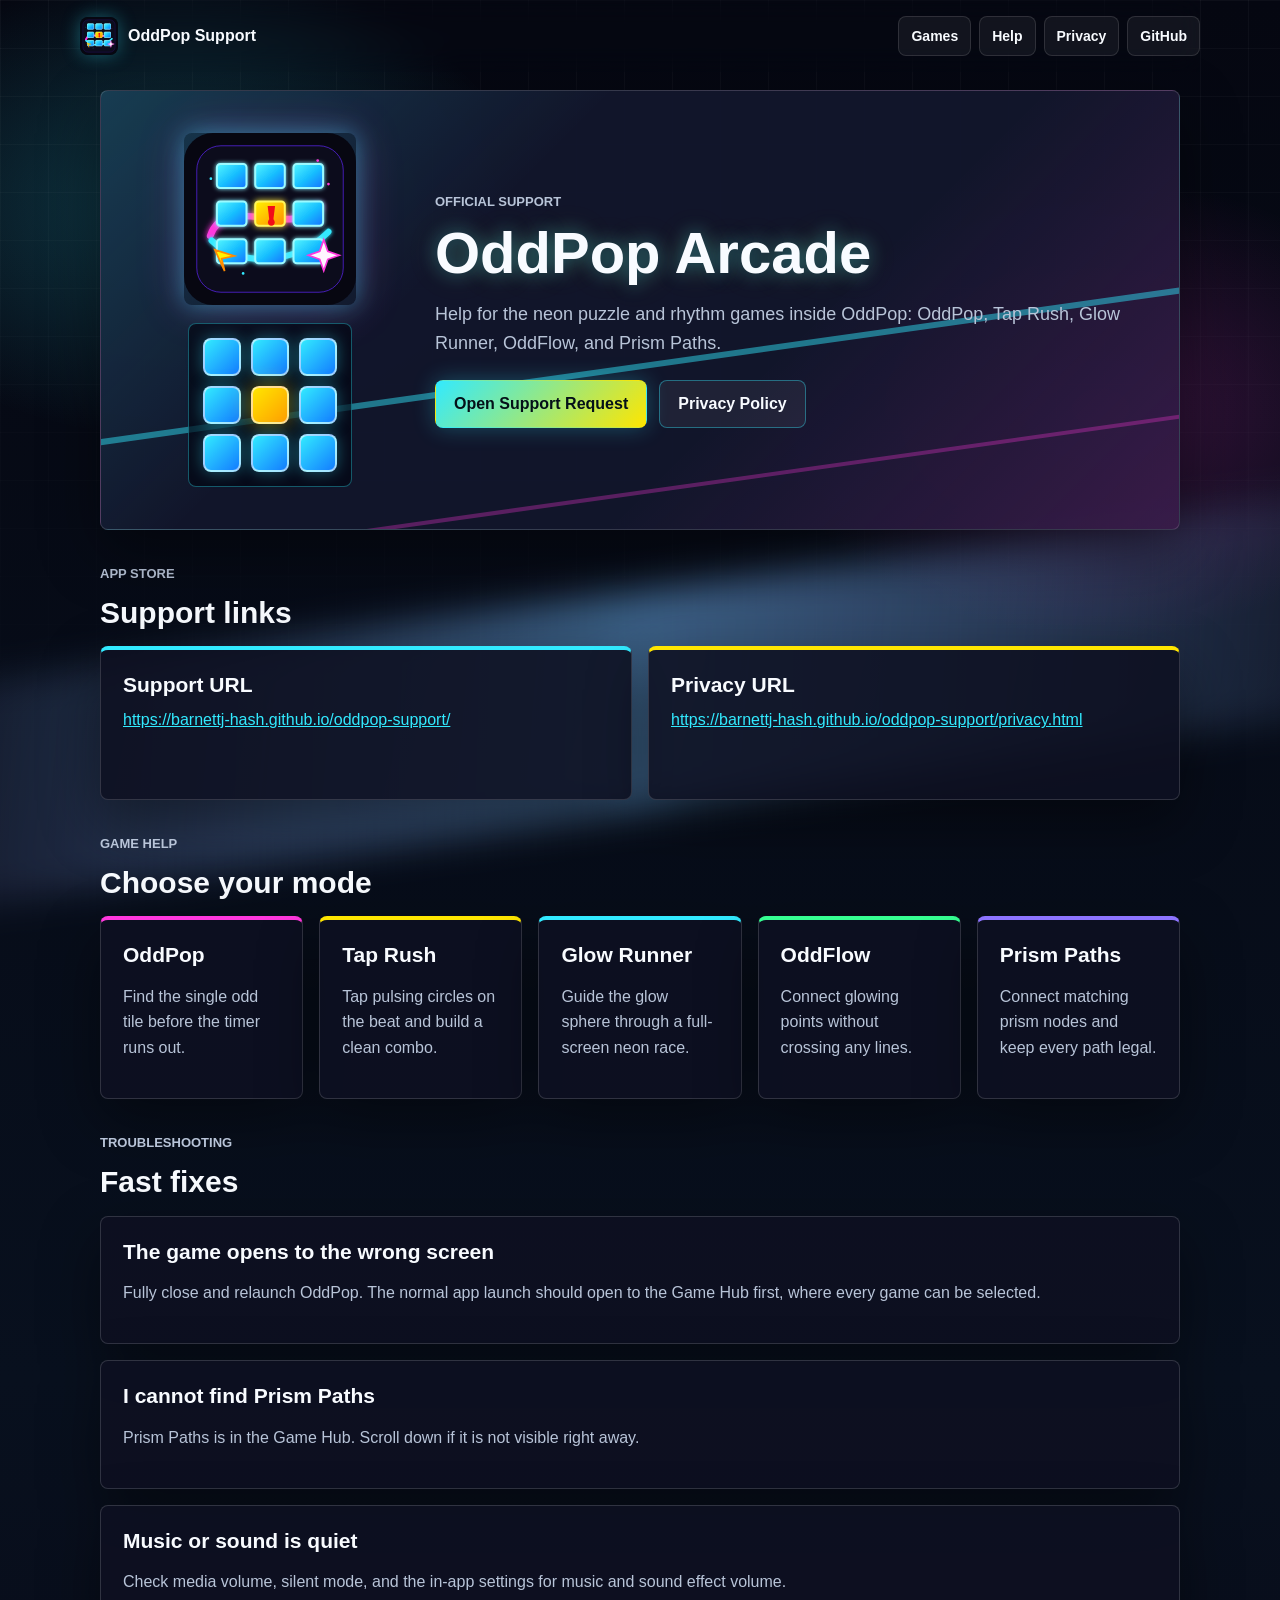
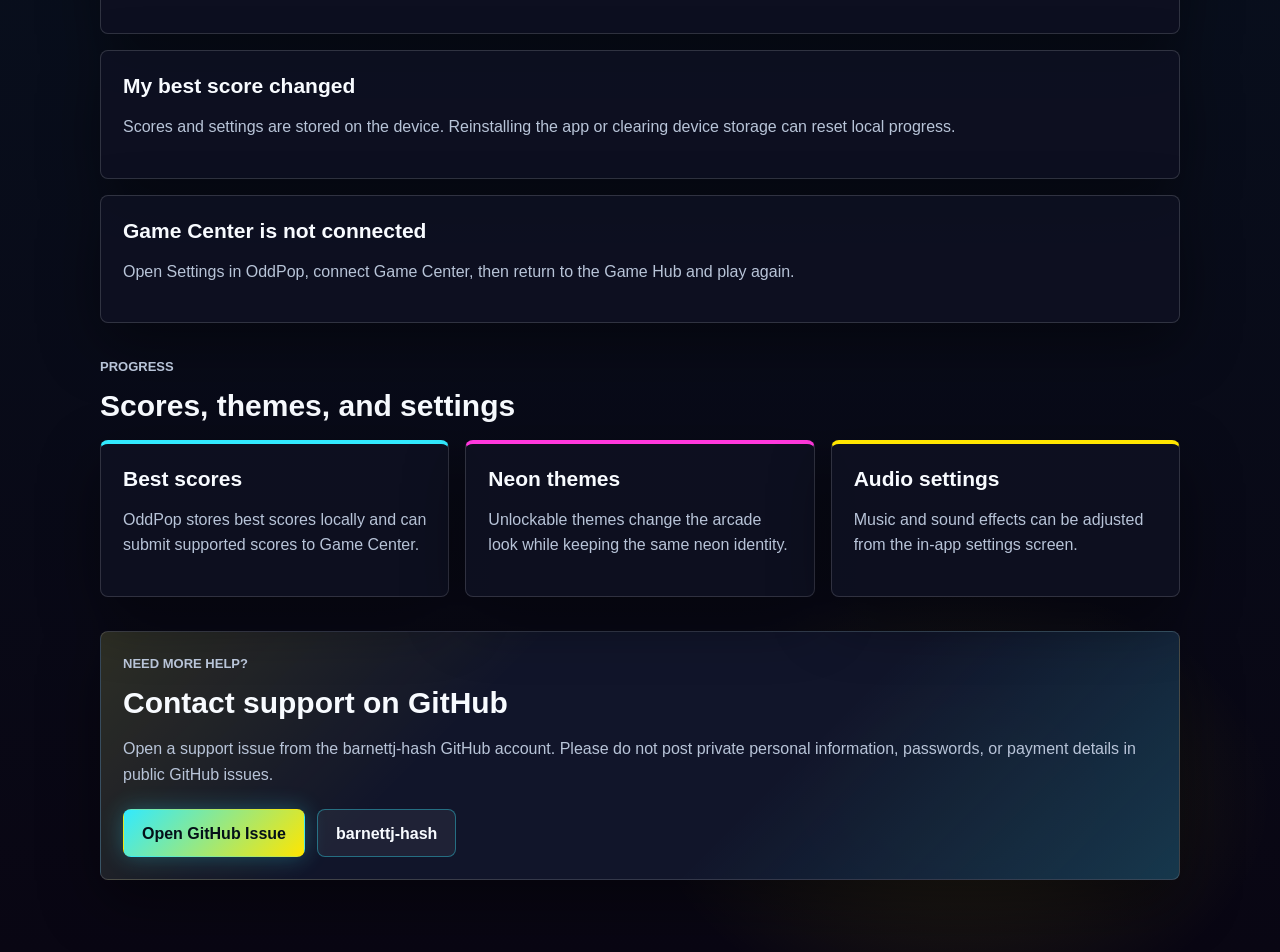
==== index.html @ fb1cc3dd "Publish OddPop support site" ====
<!doctype html>
<html lang="en">
  <head>
    <meta charset="utf-8" />
    <meta name="viewport" content="width=device-width, initial-scale=1" />
    <title>OddPop Support</title>
    <meta
      name="description"
      content="Support for OddPop Arcade, a premium neon mobile game collection with OddPop, Tap Rush, Glow Runner, OddFlow, and Prism Paths."
    />
    <meta name="theme-color" content="#050711" />
    <meta property="og:title" content="OddPop Support" />
    <meta
      property="og:description"
      content="Help, privacy, and troubleshooting for OddPop Arcade."
    />
    <meta property="og:type" content="website" />
    <link rel="icon" href="./oddpop-app-icon.svg" />
    <link rel="stylesheet" href="./support.css" />
  </head>
  <body>
    <header class="topbar" aria-label="OddPop support navigation">
      <a class="brand" href="./index.html" aria-label="OddPop Support home">
        <img src="./oddpop-app-icon.svg" alt="" />
        <span>OddPop Support</span>
      </a>
      <nav>
        <a href="#games">Games</a>
        <a href="#help">Help</a>
        <a href="./privacy.html">Privacy</a>
        <a href="https://github.com/barnettj-hash">GitHub</a>
      </nav>
    </header>

    <main class="site-shell">
      <section class="hero" aria-labelledby="support-title">
        <div class="hero-art" aria-hidden="true">
          <img class="app-icon" src="./oddpop-app-icon.svg" alt="" />
          <div class="mini-board">
            <span></span>
            <span></span>
            <span></span>
            <span></span>
            <span class="odd"></span>
            <span></span>
            <span></span>
            <span></span>
            <span></span>
          </div>
        </div>
        <div class="hero-copy">
          <p class="eyebrow">Official Support</p>
          <h1 id="support-title">OddPop Arcade</h1>
          <p class="lead">
            Help for the neon puzzle and rhythm games inside OddPop: OddPop,
            Tap Rush, Glow Runner, OddFlow, and Prism Paths.
          </p>
          <div class="actions">
            <a
              class="button primary"
              href="https://github.com/barnettj-hash/oddpop-support/issues/new?title=OddPop%20Support%20Request"
            >
              Open Support Request
            </a>
            <a class="button secondary" href="./privacy.html">Privacy Policy</a>
          </div>
        </div>
      </section>

      <section class="section quick-links" aria-labelledby="links-title">
        <div class="section-heading">
          <p class="eyebrow">App Store</p>
          <h2 id="links-title">Support links</h2>
        </div>
        <div class="grid two">
          <article class="card cyan">
            <h3>Support URL</h3>
            <p class="link-block">
              <a href="https://barnettj-hash.github.io/oddpop-support/">
                https://barnettj-hash.github.io/oddpop-support/
              </a>
            </p>
          </article>
          <article class="card yellow">
            <h3>Privacy URL</h3>
            <p class="link-block">
              <a href="https://barnettj-hash.github.io/oddpop-support/privacy.html">
                https://barnettj-hash.github.io/oddpop-support/privacy.html
              </a>
            </p>
          </article>
        </div>
      </section>

      <section class="section" id="games" aria-labelledby="games-title">
        <div class="section-heading">
          <p class="eyebrow">Game Help</p>
          <h2 id="games-title">Choose your mode</h2>
        </div>
        <div class="grid games-grid">
          <article class="card magenta">
            <h3>OddPop</h3>
            <p>Find the single odd tile before the timer runs out.</p>
          </article>
          <article class="card yellow">
            <h3>Tap Rush</h3>
            <p>Tap pulsing circles on the beat and build a clean combo.</p>
          </article>
          <article class="card cyan">
            <h3>Glow Runner</h3>
            <p>Guide the glow sphere through a full-screen neon race.</p>
          </article>
          <article class="card green">
            <h3>OddFlow</h3>
            <p>Connect glowing points without crossing any lines.</p>
          </article>
          <article class="card violet">
            <h3>Prism Paths</h3>
            <p>Connect matching prism nodes and keep every path legal.</p>
          </article>
        </div>
      </section>

      <section class="section" id="help" aria-labelledby="help-title">
        <div class="section-heading">
          <p class="eyebrow">Troubleshooting</p>
          <h2 id="help-title">Fast fixes</h2>
        </div>
        <div class="list">
          <article class="panel">
            <h3>The game opens to the wrong screen</h3>
            <p>
              Fully close and relaunch OddPop. The normal app launch should open
              to the Game Hub first, where every game can be selected.
            </p>
          </article>
          <article class="panel">
            <h3>I cannot find Prism Paths</h3>
            <p>
              Prism Paths is in the Game Hub. Scroll down if it is not visible
              right away.
            </p>
          </article>
          <article class="panel">
            <h3>Music or sound is quiet</h3>
            <p>
              Check media volume, silent mode, and the in-app settings for music
              and sound effect volume.
            </p>
          </article>
          <article class="panel">
            <h3>My best score changed</h3>
            <p>
              Scores and settings are stored on the device. Reinstalling the app
              or clearing device storage can reset local progress.
            </p>
          </article>
          <article class="panel">
            <h3>Game Center is not connected</h3>
            <p>
              Open Settings in OddPop, connect Game Center, then return to the
              Game Hub and play again.
            </p>
          </article>
        </div>
      </section>

      <section class="section" aria-labelledby="features-title">
        <div class="section-heading">
          <p class="eyebrow">Progress</p>
          <h2 id="features-title">Scores, themes, and settings</h2>
        </div>
        <div class="grid three">
          <article class="card cyan">
            <h3>Best scores</h3>
            <p>OddPop stores best scores locally and can submit supported scores to Game Center.</p>
          </article>
          <article class="card magenta">
            <h3>Neon themes</h3>
            <p>Unlockable themes change the arcade look while keeping the same neon identity.</p>
          </article>
          <article class="card yellow">
            <h3>Audio settings</h3>
            <p>Music and sound effects can be adjusted from the in-app settings screen.</p>
          </article>
        </div>
      </section>

      <section class="section contact" aria-labelledby="contact-title">
        <p class="eyebrow">Need More Help?</p>
        <h2 id="contact-title">Contact support on GitHub</h2>
        <p>
          Open a support issue from the barnettj-hash GitHub account. Please do
          not post private personal information, passwords, or payment details
          in public GitHub issues.
        </p>
        <div class="actions">
          <a
            class="button primary"
            href="https://github.com/barnettj-hash/oddpop-support/issues/new?title=OddPop%20Support%20Request"
          >
            Open GitHub Issue
          </a>
          <a class="button secondary" href="https://github.com/barnettj-hash">
            barnettj-hash
          </a>
        </div>
      </section>
    </main>
  </body>
</html>
---- support.css ----
:root {
  --bg: #050711;
  --panel: rgba(14, 17, 34, 0.88);
  --panel-strong: rgba(18, 22, 44, 0.96);
  --text: #f8fbff;
  --muted: #b8c4d8;
  --cyan: #32eaff;
  --blue: #137dff;
  --magenta: #ff38dd;
  --yellow: #ffe600;
  --green: #36ff92;
  --violet: #8d74ff;
  --line: rgba(255, 255, 255, 0.15);
  --shadow: 0 22px 60px rgba(0, 0, 0, 0.42);
}

* {
  box-sizing: border-box;
}

html {
  scroll-behavior: smooth;
}

body {
  min-height: 100vh;
  margin: 0;
  color: var(--text);
  font-family: Poppins, "Avenir Next", Avenir, "Segoe UI", Helvetica, Arial, sans-serif;
  line-height: 1.6;
  background:
    radial-gradient(560px 380px at 14% 8%, rgba(50, 234, 255, 0.22), transparent 62%),
    radial-gradient(520px 360px at 86% 16%, rgba(255, 56, 221, 0.2), transparent 64%),
    radial-gradient(480px 340px at 75% 94%, rgba(255, 230, 0, 0.12), transparent 65%),
    linear-gradient(180deg, #050711, #08101e 54%, #090613);
}

body::before {
  position: fixed;
  inset: 0;
  z-index: -1;
  content: "";
  background-image:
    linear-gradient(rgba(255, 255, 255, 0.035) 1px, transparent 1px),
    linear-gradient(90deg, rgba(255, 255, 255, 0.035) 1px, transparent 1px);
  background-size: 48px 48px;
  mask-image: linear-gradient(to bottom, black, transparent 88%);
}

body::after {
  position: fixed;
  inset: auto -15vw 10vh -15vw;
  z-index: -1;
  height: 220px;
  content: "";
  background:
    linear-gradient(90deg, transparent, rgba(50, 234, 255, 0.34), transparent),
    linear-gradient(105deg, transparent, rgba(255, 56, 221, 0.22), transparent);
  filter: blur(18px);
  transform: skewY(-8deg);
}

a {
  color: var(--cyan);
}

img {
  display: block;
  max-width: 100%;
}

.topbar {
  position: sticky;
  top: 0;
  z-index: 5;
  display: flex;
  align-items: center;
  justify-content: space-between;
  gap: 18px;
  width: min(1120px, calc(100vw - 32px));
  min-height: 72px;
  margin: 0 auto;
  padding: 12px 0;
  backdrop-filter: blur(14px);
}

.brand,
.topbar nav {
  display: flex;
  align-items: center;
}

.brand {
  gap: 10px;
  color: var(--text);
  font-weight: 900;
  text-decoration: none;
}

.brand img {
  width: 38px;
  height: 38px;
  border-radius: 8px;
  box-shadow: 0 0 18px rgba(50, 234, 255, 0.34);
}

.topbar nav {
  flex-wrap: wrap;
  justify-content: flex-end;
  gap: 8px;
}

.topbar nav a {
  min-height: 38px;
  padding: 8px 12px;
  border: 1px solid rgba(255, 255, 255, 0.12);
  border-radius: 8px;
  color: var(--text);
  font-size: 14px;
  font-weight: 800;
  text-decoration: none;
  background: rgba(255, 255, 255, 0.055);
}

.topbar nav a:hover,
.topbar nav a:focus-visible {
  border-color: rgba(50, 234, 255, 0.52);
}

.site-shell {
  width: min(1080px, calc(100vw - 32px));
  margin: 0 auto;
  padding: 18px 0 72px;
}

.hero,
.panel,
.card,
.contact {
  border: 1px solid var(--line);
  border-radius: 8px;
  box-shadow: var(--shadow);
}

.hero {
  position: relative;
  display: grid;
  grid-template-columns: 270px minmax(0, 1fr);
  gap: 30px;
  align-items: center;
  min-height: 440px;
  padding: 34px;
  overflow: hidden;
  background:
    linear-gradient(135deg, rgba(50, 234, 255, 0.18), transparent 34%),
    linear-gradient(315deg, rgba(255, 56, 221, 0.16), transparent 38%),
    var(--panel-strong);
}

.hero::before {
  position: absolute;
  inset: auto -10% 8% -10%;
  height: 120px;
  content: "";
  border-top: 6px solid rgba(50, 234, 255, 0.46);
  border-bottom: 4px solid rgba(255, 56, 221, 0.3);
  transform: rotate(-8deg);
}

.hero.compact {
  min-height: 340px;
}

.hero-art {
  position: relative;
  display: grid;
  justify-items: center;
  gap: 18px;
}

.app-icon {
  width: 172px;
  height: 172px;
  border-radius: 8px;
  box-shadow:
    0 0 24px rgba(50, 234, 255, 0.42),
    0 0 48px rgba(255, 56, 221, 0.24);
}

.mini-board {
  display: grid;
  grid-template-columns: repeat(3, 38px);
  gap: 10px;
  padding: 14px;
  border: 1px solid rgba(50, 234, 255, 0.35);
  border-radius: 8px;
  background: rgba(3, 6, 18, 0.68);
}

.mini-board span {
  width: 38px;
  height: 38px;
  border: 2px solid rgba(255, 255, 255, 0.58);
  border-radius: 8px;
  background: linear-gradient(135deg, var(--cyan), var(--blue));
  box-shadow: 0 0 16px rgba(50, 234, 255, 0.36);
}

.mini-board .odd {
  background: linear-gradient(135deg, var(--yellow), #ff9f00);
  box-shadow: 0 0 22px rgba(255, 230, 0, 0.45);
}

.hero-copy {
  position: relative;
}

.hero-copy h1,
.section-heading h2,
.card h3,
.panel h2,
.panel h3,
.contact h2 {
  margin: 0 0 10px;
}

.hero-copy h1 {
  max-width: 720px;
  font-family: Bungee, "Avenir Next", Avenir, "Segoe UI", Helvetica, Arial, sans-serif;
  font-size: 58px;
  line-height: 1.02;
  text-shadow:
    0 0 18px rgba(50, 234, 255, 0.36),
    0 0 32px rgba(255, 230, 0, 0.18);
}

.section-heading h2,
.contact h2 {
  font-size: 30px;
  line-height: 1.18;
}

.card h3,
.panel h2,
.panel h3 {
  font-size: 21px;
  line-height: 1.2;
}

.eyebrow {
  margin: 0 0 10px;
  color: var(--yellow);
  font-size: 13px;
  font-weight: 900;
  letter-spacing: 0;
  text-transform: uppercase;
}

.lead,
.hero-copy p,
.section-heading p,
.card p,
.panel p,
.contact p,
.panel li {
  color: var(--muted);
}

.lead {
  max-width: 690px;
  font-size: 18px;
}

.actions {
  display: flex;
  flex-wrap: wrap;
  gap: 12px;
  margin-top: 22px;
}

.button {
  display: inline-flex;
  align-items: center;
  justify-content: center;
  min-height: 48px;
  padding: 0 18px;
  border: 1px solid transparent;
  border-radius: 8px;
  font-weight: 900;
  text-decoration: none;
  transition: transform 140ms ease, box-shadow 140ms ease, border-color 140ms ease;
}

.button:hover,
.button:focus-visible {
  transform: translateY(-1px);
}

.button.primary {
  color: #041018;
  background: linear-gradient(135deg, var(--cyan), var(--yellow));
  box-shadow: 0 0 22px rgba(50, 234, 255, 0.28);
}

.button.secondary {
  color: var(--text);
  border-color: rgba(50, 234, 255, 0.38);
  background: rgba(255, 255, 255, 0.06);
}

.section {
  margin-top: 34px;
}

.section-heading {
  margin-bottom: 16px;
}

.grid {
  display: grid;
  grid-template-columns: repeat(4, minmax(0, 1fr));
  gap: 16px;
}

.grid.two {
  grid-template-columns: repeat(2, minmax(0, 1fr));
}

.grid.three {
  grid-template-columns: repeat(3, minmax(0, 1fr));
}

.games-grid {
  grid-template-columns: repeat(5, minmax(0, 1fr));
}

.card,
.panel,
.contact {
  padding: 22px;
  background: var(--panel);
}

.card {
  min-height: 154px;
  border-top-width: 4px;
}

.card.cyan {
  border-top-color: var(--cyan);
}

.card.yellow {
  border-top-color: var(--yellow);
}

.card.magenta {
  border-top-color: var(--magenta);
}

.card.green {
  border-top-color: var(--green);
}

.card.violet {
  border-top-color: var(--violet);
}

.list,
.policy-stack {
  display: grid;
  gap: 16px;
}

.contact {
  background:
    linear-gradient(135deg, rgba(255, 230, 0, 0.12), transparent 34%),
    linear-gradient(315deg, rgba(50, 234, 255, 0.16), transparent 38%),
    var(--panel-strong);
}

.link-block {
  margin: 0;
  overflow-wrap: anywhere;
}

.meta-line {
  margin-top: 14px;
  font-size: 15px;
}

@media (max-width: 980px) {
  .hero-copy h1 {
    font-size: 46px;
  }

  .grid,
  .games-grid {
    grid-template-columns: repeat(2, minmax(0, 1fr));
  }

  .grid.three {
    grid-template-columns: 1fr;
  }
}

@media (max-width: 720px) {
  .topbar {
    align-items: flex-start;
    flex-direction: column;
  }

  .topbar nav {
    justify-content: flex-start;
  }

  .site-shell {
    width: min(100vw - 24px, 680px);
    padding-top: 12px;
  }

  .hero {
    grid-template-columns: 1fr;
    min-height: auto;
    padding: 22px;
  }

  .hero::before {
    opacity: 0.45;
  }

  .app-icon {
    width: 118px;
    height: 118px;
  }

  .mini-board {
    grid-template-columns: repeat(3, 30px);
  }

  .mini-board span {
    width: 30px;
    height: 30px;
  }

  .hero-copy h1 {
    font-size: 34px;
  }

  .lead {
    font-size: 16px;
  }

  .grid,
  .grid.two,
  .grid.three,
  .games-grid {
    grid-template-columns: 1fr;
  }
}
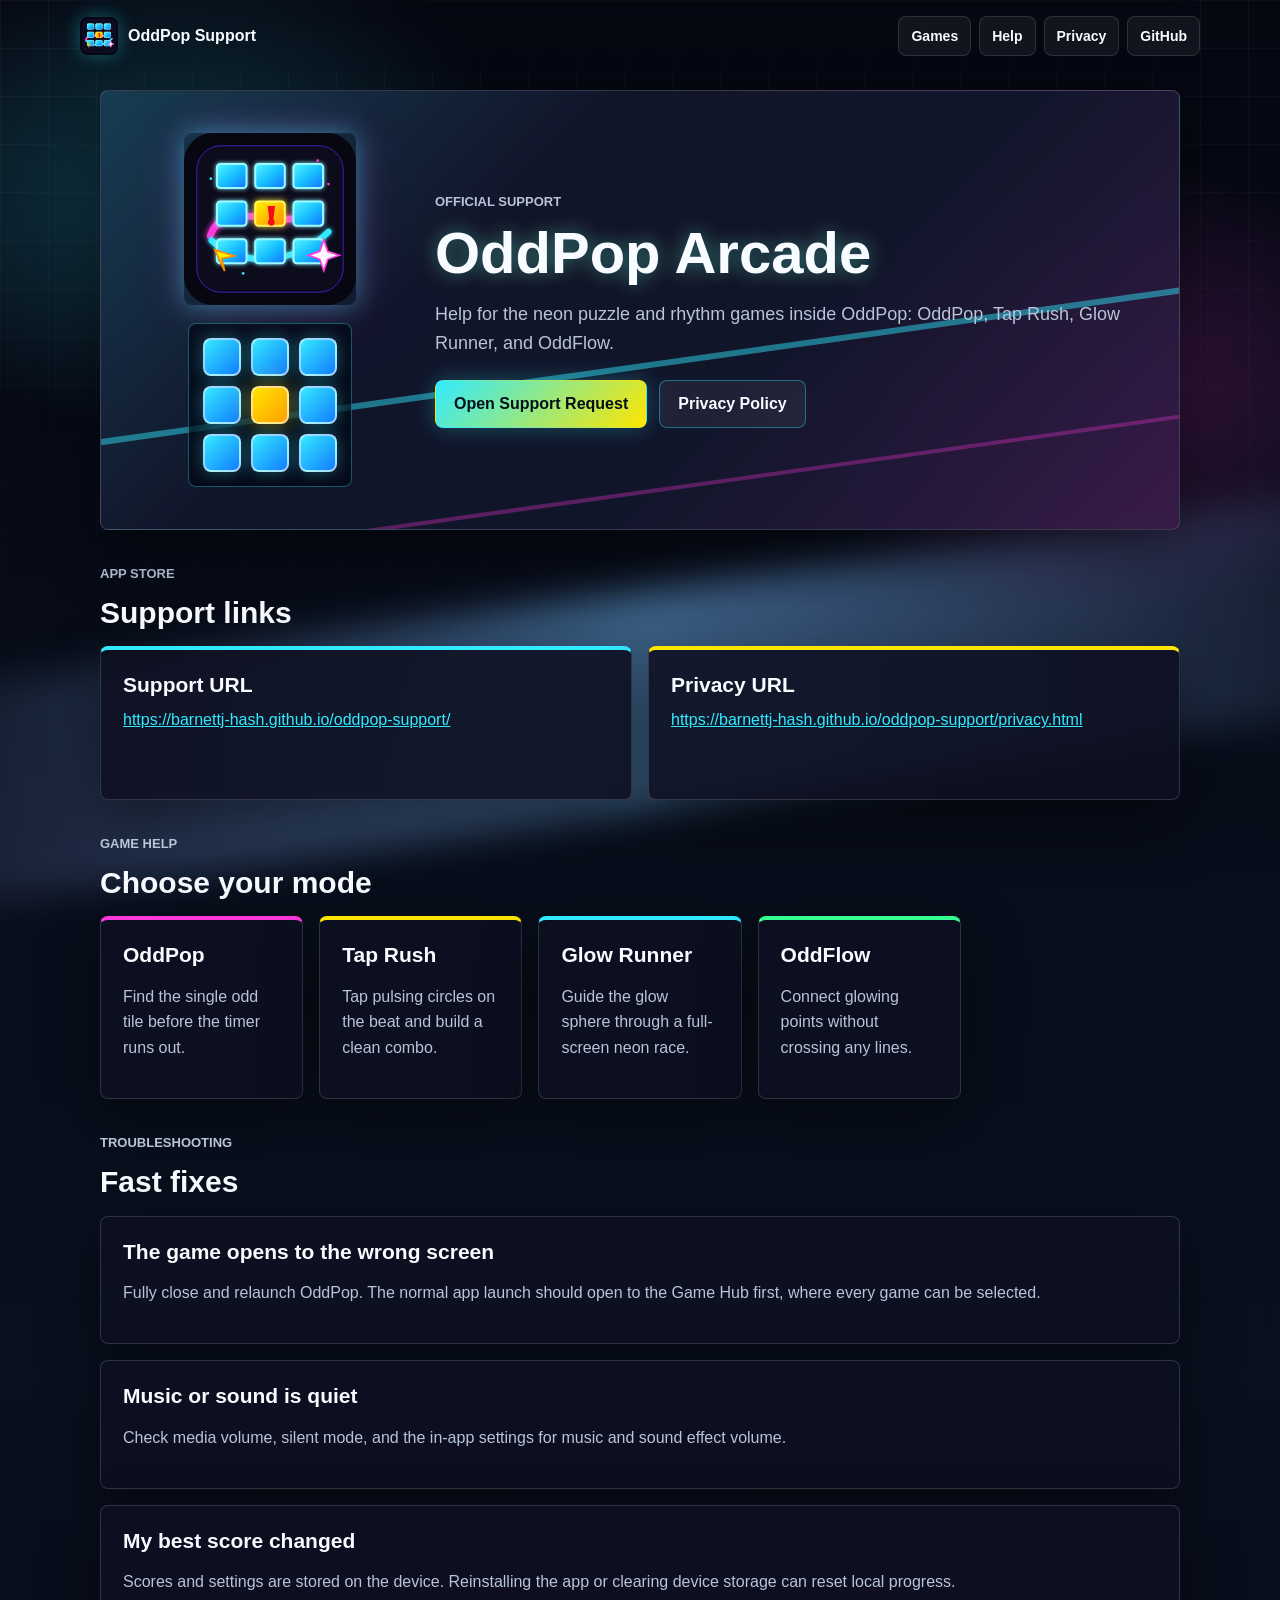
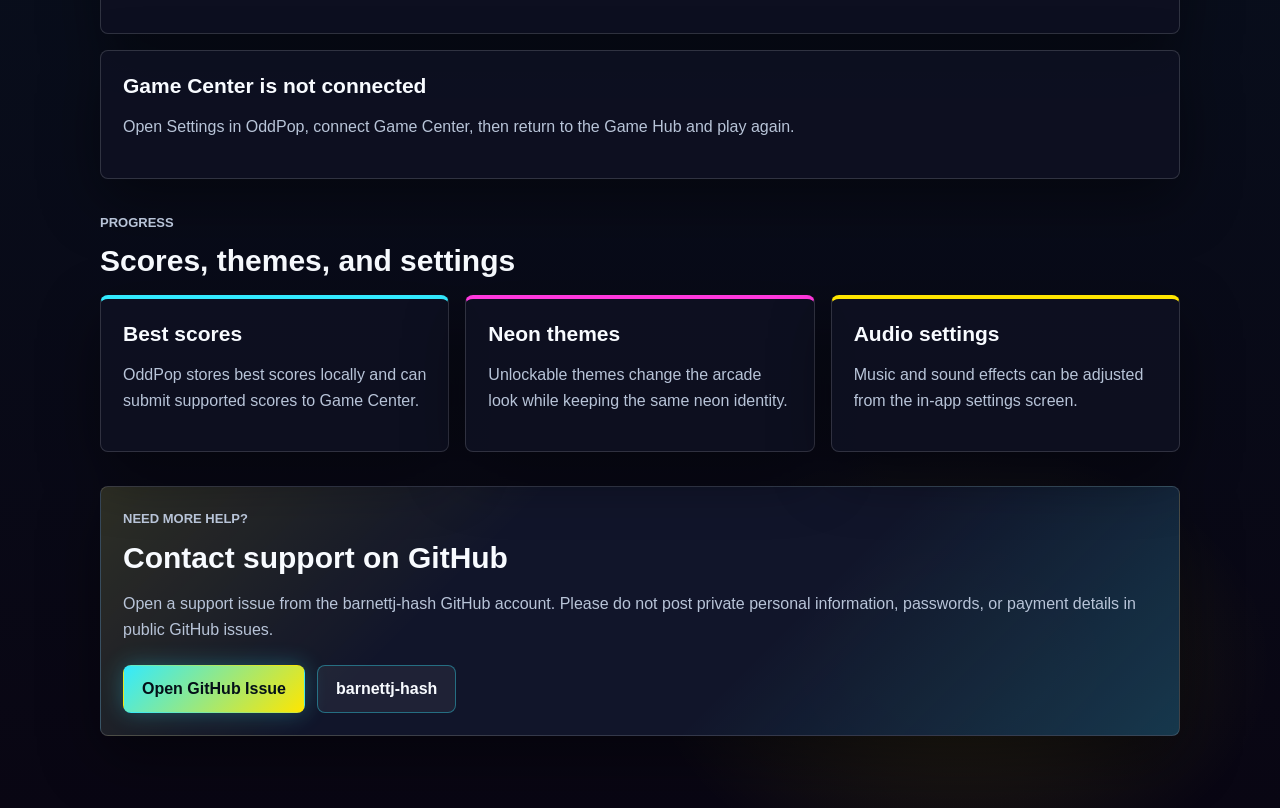
==== commit 84863904: "Remove Prism Paths from support lineup" ====
--- a/index.html
+++ b/index.html
@@ -6,7 +6,7 @@
     <title>OddPop Support</title>
     <meta
       name="description"
-      content="Support for OddPop Arcade, a premium neon mobile game collection with OddPop, Tap Rush, Glow Runner, OddFlow, and Prism Paths."
+      content="Support for OddPop Arcade, a premium neon mobile game collection with OddPop, Tap Rush, Glow Runner, and OddFlow."
     />
     <meta name="theme-color" content="#050711" />
     <meta property="og:title" content="OddPop Support" />
@@ -53,7 +53,7 @@
           <h1 id="support-title">OddPop Arcade</h1>
           <p class="lead">
             Help for the neon puzzle and rhythm games inside OddPop: OddPop,
-            Tap Rush, Glow Runner, OddFlow, and Prism Paths.
+            Tap Rush, Glow Runner, and OddFlow.
           </p>
           <div class="actions">
             <a
@@ -114,10 +114,6 @@
             <h3>OddFlow</h3>
             <p>Connect glowing points without crossing any lines.</p>
           </article>
-          <article class="card violet">
-            <h3>Prism Paths</h3>
-            <p>Connect matching prism nodes and keep every path legal.</p>
-          </article>
         </div>
       </section>
 
@@ -132,13 +128,6 @@
             <p>
               Fully close and relaunch OddPop. The normal app launch should open
               to the Game Hub first, where every game can be selected.
-            </p>
-          </article>
-          <article class="panel">
-            <h3>I cannot find Prism Paths</h3>
-            <p>
-              Prism Paths is in the Game Hub. Scroll down if it is not visible
-              right away.
             </p>
           </article>
           <article class="panel">
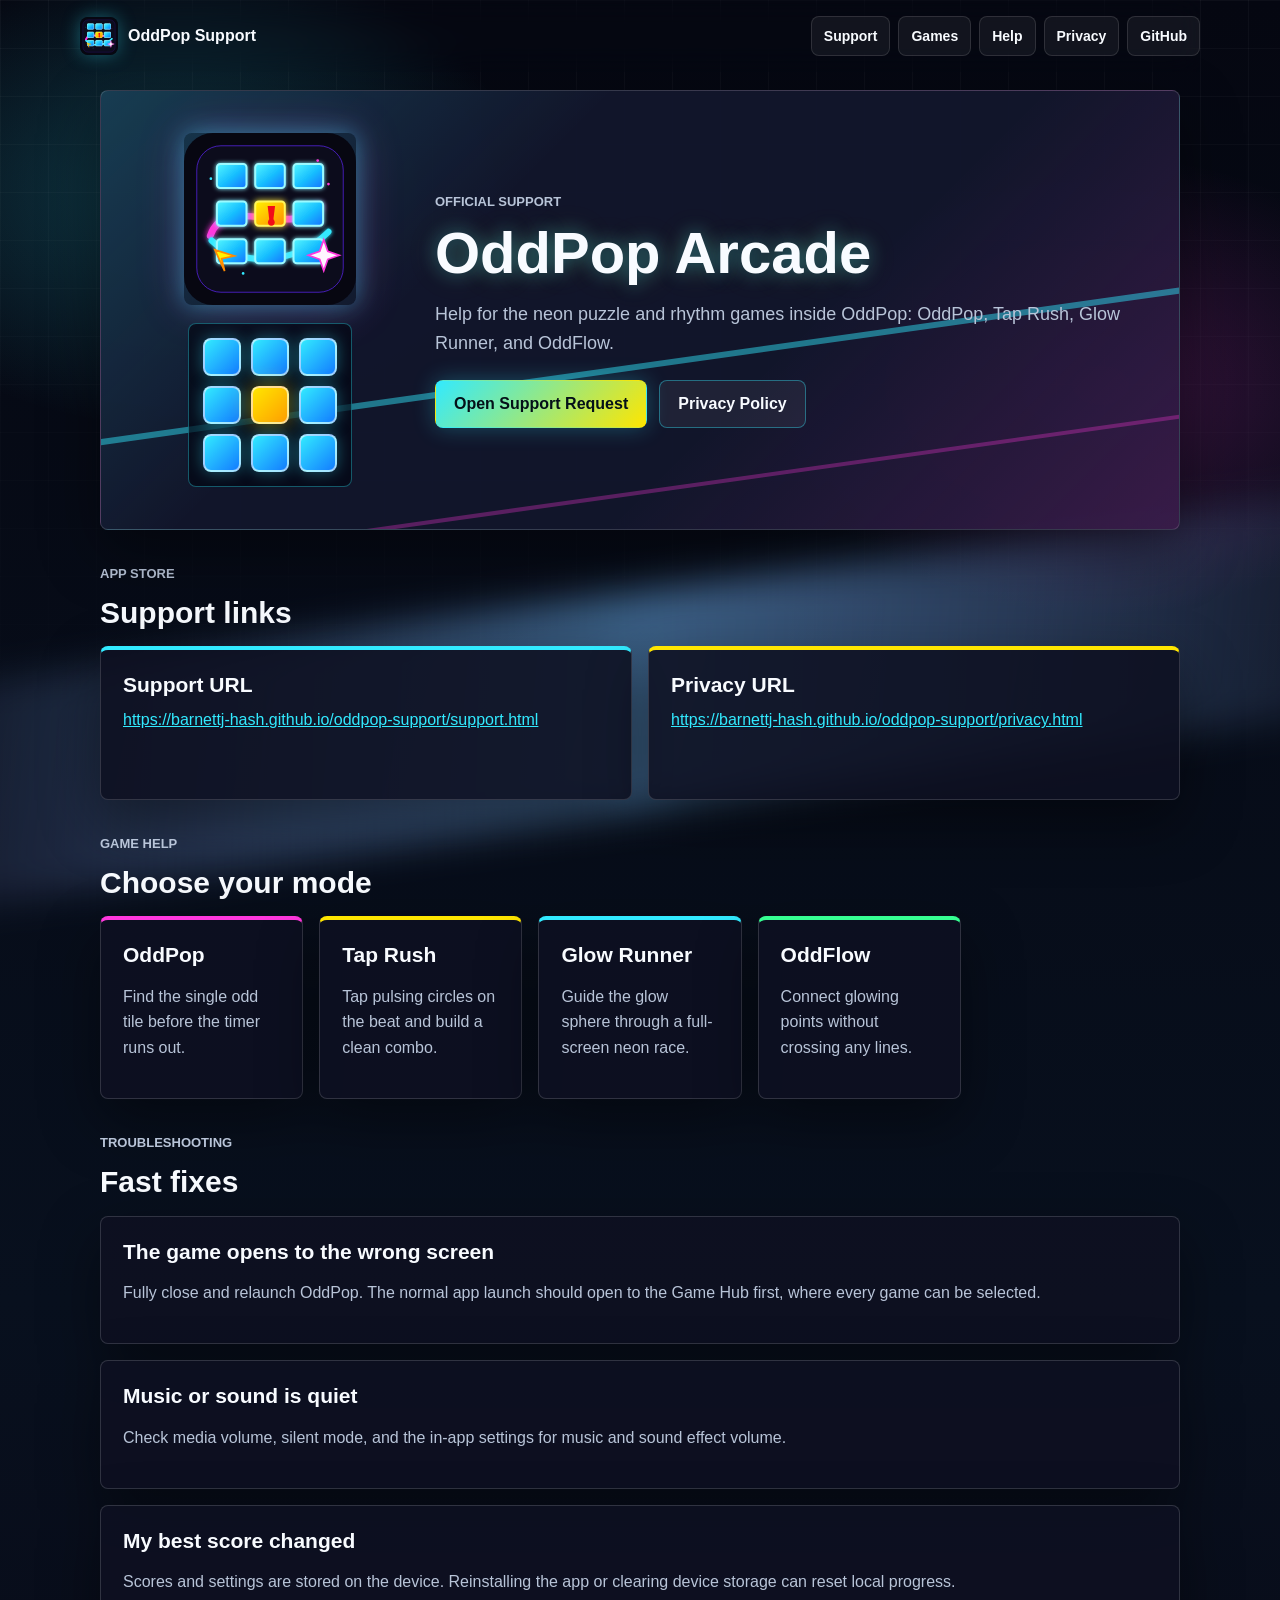
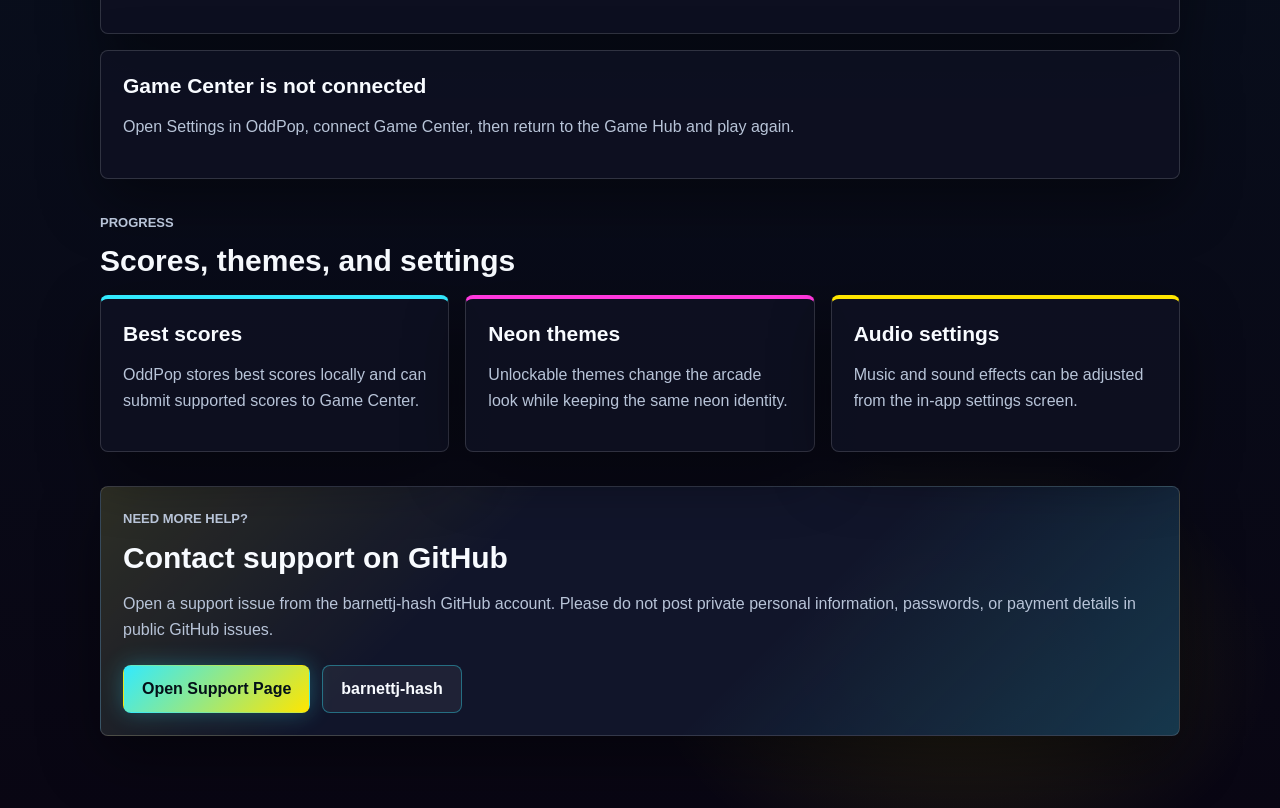
==== commit 4b4ab02c: "Add dedicated OddPop support page" ====
--- a/index.html
+++ b/index.html
@@ -25,6 +25,7 @@
         <span>OddPop Support</span>
       </a>
       <nav>
+        <a href="./support.html">Support</a>
         <a href="#games">Games</a>
         <a href="#help">Help</a>
         <a href="./privacy.html">Privacy</a>
@@ -58,7 +59,7 @@
           <div class="actions">
             <a
               class="button primary"
-              href="https://github.com/barnettj-hash/oddpop-support/issues/new?title=OddPop%20Support%20Request"
+              href="./support.html"
             >
               Open Support Request
             </a>
@@ -76,8 +77,8 @@
           <article class="card cyan">
             <h3>Support URL</h3>
             <p class="link-block">
-              <a href="https://barnettj-hash.github.io/oddpop-support/">
-                https://barnettj-hash.github.io/oddpop-support/
+              <a href="https://barnettj-hash.github.io/oddpop-support/support.html">
+                https://barnettj-hash.github.io/oddpop-support/support.html
               </a>
             </p>
           </article>
@@ -186,9 +187,9 @@
         <div class="actions">
           <a
             class="button primary"
-            href="https://github.com/barnettj-hash/oddpop-support/issues/new?title=OddPop%20Support%20Request"
+            href="./support.html"
           >
-            Open GitHub Issue
+            Open Support Page
           </a>
           <a class="button secondary" href="https://github.com/barnettj-hash">
             barnettj-hash
